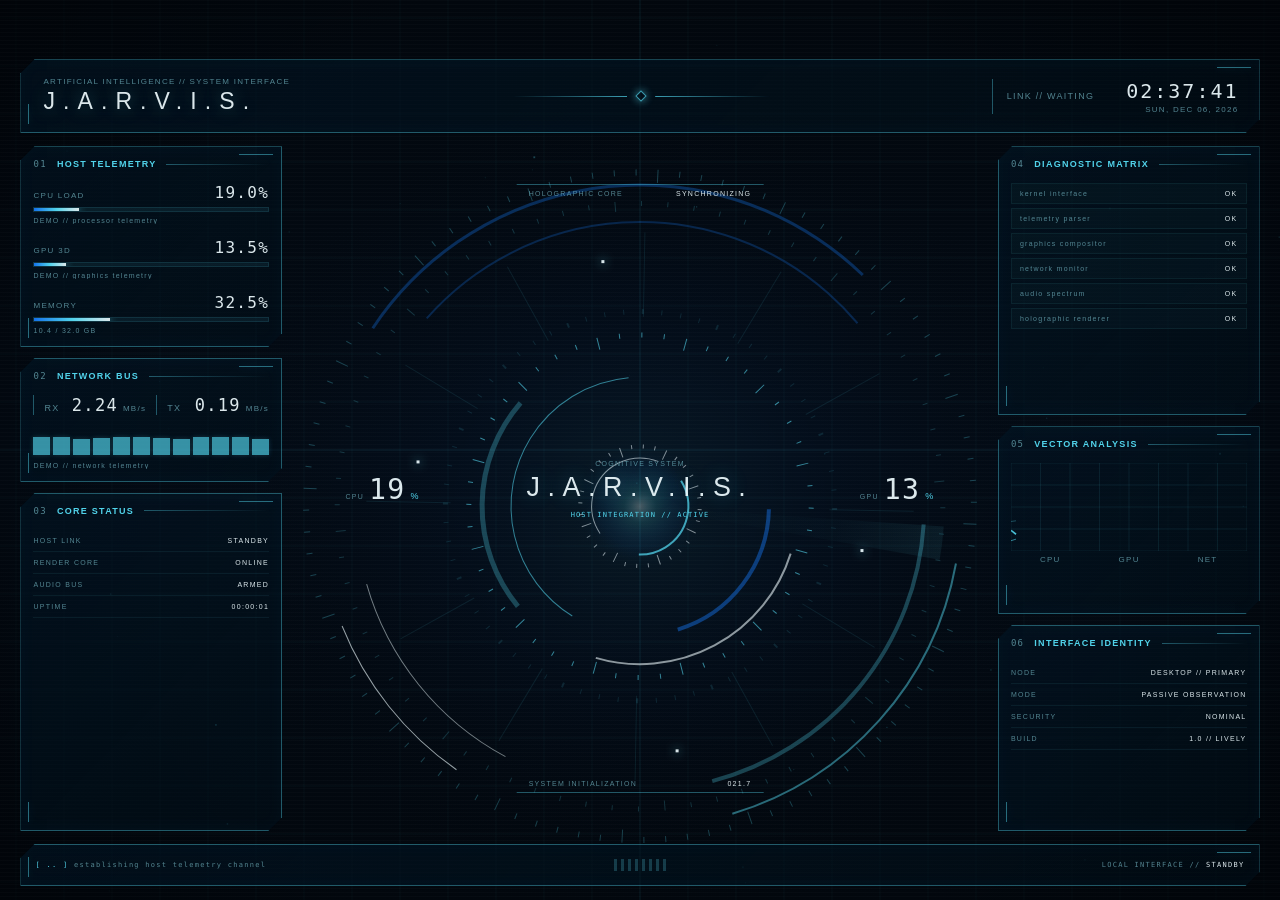
==== index.html @ d8e8ffa5 "repo init" ====
<!doctype html>
<html lang="en">
<head>
  <meta charset="utf-8" />
  <meta name="viewport" content="width=device-width,initial-scale=1,viewport-fit=cover" />
  <title>J.A.R.V.I.S. // System Interface</title>
  <link rel="stylesheet" href="styles.css" />
</head>
<body>
  <canvas id="fxCanvas" aria-hidden="true"></canvas>
  <div id="scanlines" aria-hidden="true"></div>
  <div id="vignette" aria-hidden="true"></div>

  <main id="interface">
    <header class="topbar glass-cut">
      <div class="topbar-left">
        <span class="eyebrow">ARTIFICIAL INTELLIGENCE // SYSTEM INTERFACE</span>
        <strong id="systemTitle">J.A.R.V.I.S.</strong>
      </div>
      <div class="topbar-center" aria-hidden="true">
        <span class="microline"></span><span class="diamond"></span><span class="microline"></span>
      </div>
      <div class="topbar-right">
        <span id="hostState" class="state waiting">LINK // WAITING</span>
        <span id="clock">--:--:--</span>
        <span id="date">----</span>
      </div>
    </header>

    <section class="layout">
      <aside class="side left-stack">
        <section class="panel glass-cut telemetry-panel">
          <div class="panel-title"><span>01</span> HOST TELEMETRY</div>
          <div class="metric" data-metric="cpu">
            <div class="metric-head"><span>CPU LOAD</span><strong id="cpuValue">--%</strong></div>
            <div class="bar"><i id="cpuBar"></i></div>
            <small id="cpuName">awaiting processor identity</small>
          </div>
          <div class="metric" data-metric="gpu">
            <div class="metric-head"><span>GPU 3D</span><strong id="gpuValue">--%</strong></div>
            <div class="bar"><i id="gpuBar"></i></div>
            <small id="gpuName">awaiting graphics adapter</small>
          </div>
          <div class="metric" data-metric="ram">
            <div class="metric-head"><span>MEMORY</span><strong id="ramValue">--%</strong></div>
            <div class="bar"><i id="ramBar"></i></div>
            <small id="ramDetail">-- / -- GB</small>
          </div>
        </section>

        <section class="panel glass-cut net-panel">
          <div class="panel-title"><span>02</span> NETWORK BUS</div>
          <div class="net-grid">
            <div><span>RX</span><strong id="netDown">--</strong><small>MB/s</small></div>
            <div><span>TX</span><strong id="netUp">--</strong><small>MB/s</small></div>
          </div>
          <div class="signal-strip" aria-hidden="true">
            <i></i><i></i><i></i><i></i><i></i><i></i><i></i><i></i><i></i><i></i><i></i><i></i>
          </div>
          <small id="netName">awaiting network adapter</small>
        </section>

        <section class="panel glass-cut compact-panel">
          <div class="panel-title"><span>03</span> CORE STATUS</div>
          <div class="status-row"><span>HOST LINK</span><b id="linkStatus">STANDBY</b></div>
          <div class="status-row"><span>RENDER CORE</span><b>ONLINE</b></div>
          <div class="status-row"><span>AUDIO BUS</span><b id="audioStatus">ARMED</b></div>
          <div class="status-row"><span>UPTIME</span><b id="sessionUptime">00:00:00</b></div>
        </section>
      </aside>

      <section class="core-zone" aria-label="central holographic system core">
        <div class="core-caption top-caption"><span>HOLOGRAPHIC CORE</span><b id="coreMode">SYNCHRONIZING</b></div>
        <div class="core-readout left-readout"><span>CPU</span><b id="coreCpu">--</b><small>%</small></div>
        <div class="core-readout right-readout"><span>GPU</span><b id="coreGpu">--</b><small>%</small></div>
        <div class="core-label">
          <small>COGNITIVE SYSTEM</small>
          <strong id="coreLabel">J.A.R.V.I.S.</strong>
          <span id="coreSubLabel">HOST INTEGRATION // ACTIVE</span>
        </div>
        <div class="core-caption bottom-caption"><span id="coreState">SYSTEM INITIALIZATION</span><b id="corePercent">000.0</b></div>
      </section>

      <aside class="side right-stack">
        <section class="panel glass-cut diag-panel">
          <div class="panel-title"><span>04</span> DIAGNOSTIC MATRIX</div>
          <div id="diagRows" class="diag-rows">
            <div><span>kernel interface</span><b>OK</b></div>
            <div><span>telemetry parser</span><b>OK</b></div>
            <div><span>graphics compositor</span><b>OK</b></div>
            <div><span>network monitor</span><b>OK</b></div>
            <div><span>audio spectrum</span><b>OK</b></div>
            <div><span>holographic renderer</span><b>OK</b></div>
          </div>
        </section>

        <section class="panel glass-cut vector-panel">
          <div class="panel-title"><span>05</span> VECTOR ANALYSIS</div>
          <canvas id="miniGraph" width="420" height="120" aria-hidden="true"></canvas>
          <div class="vector-labels"><span>CPU</span><span>GPU</span><span>NET</span></div>
        </section>

        <section class="panel glass-cut identity-panel">
          <div class="panel-title"><span>06</span> INTERFACE IDENTITY</div>
          <div class="identity-line"><span>NODE</span><b id="nodeLabel">DESKTOP // PRIMARY</b></div>
          <div class="identity-line"><span>MODE</span><b>PASSIVE OBSERVATION</b></div>
          <div class="identity-line"><span>SECURITY</span><b>NOMINAL</b></div>
          <div class="identity-line"><span>BUILD</span><b>1.0 // LIVELY</b></div>
        </section>
      </aside>
    </section>

    <footer class="footer glass-cut">
      <div id="bootLog"><span>[ .. ]</span> establishing host telemetry channel</div>
      <div class="footer-center"><i></i><i></i><i></i><i></i><i></i><i></i><i></i><i></i></div>
      <div>LOCAL INTERFACE // <b id="footerState">STANDBY</b></div>
    </footer>
  </main>

  <script src="app.js"></script>
</body>
</html>
---- styles.css ----
:root {
  --accent: #59e6ff;
  --accent-2: #167dff;
  --hot: #effcff;
  --warn: #ffc35a;
  --bg: #02070d;
  --panel: rgba(3, 18, 30, 0.46);
  --panel-strong: rgba(4, 22, 36, 0.68);
  --border: rgba(89, 230, 255, 0.38);
  --text: rgba(220, 250, 255, 0.94);
  --muted: rgba(133, 206, 219, 0.68);
  --hud-opacity: 0.92;
  --safe-top: 44px;
  --glow: 1;
}

* { box-sizing: border-box; }
html, body { width: 100%; height: 100%; overflow: hidden; margin: 0; background: var(--bg); }
body {
  font-family: "Segoe UI Variable", "Segoe UI", Tahoma, Arial, sans-serif;
  color: var(--text);
  letter-spacing: .08em;
  user-select: none;
}

#fxCanvas { position: fixed; inset: 0; width: 100%; height: 100%; z-index: 0; }
#scanlines {
  position: fixed; inset: 0; z-index: 3; pointer-events: none; opacity: .12;
  background: repeating-linear-gradient(to bottom, rgba(255,255,255,.10) 0, rgba(255,255,255,.10) 1px, transparent 1px, transparent 4px);
  mix-blend-mode: screen;
}
#vignette {
  position: fixed; inset: 0; z-index: 2; pointer-events: none;
  background: radial-gradient(circle at 50% 52%, transparent 34%, rgba(0,8,15,.14) 62%, rgba(0,3,7,.72) 100%);
}

#interface {
  position: fixed; z-index: 4;
  top: var(--safe-top); left: 0; right: 0; bottom: 0;
  padding: clamp(14px, 1.2vw, 24px) clamp(18px, 1.6vw, 34px) clamp(14px, 1.1vw, 22px);
  display: grid;
  grid-template-rows: auto 1fr auto;
  gap: clamp(12px, 1vw, 20px);
  opacity: var(--hud-opacity);
  transform-origin: center center;
}

.glass-cut {
  position: relative;
  background: linear-gradient(135deg, var(--panel-strong), var(--panel));
  border: 1px solid var(--border);
  box-shadow:
    0 0 calc(18px * var(--glow)) rgba(30, 183, 255, .08),
    inset 0 0 18px rgba(38, 183, 255, .035);
  backdrop-filter: blur(3px);
  clip-path: polygon(14px 0, 100% 0, 100% calc(100% - 14px), calc(100% - 14px) 100%, 0 100%, 0 14px);
}
.glass-cut::before, .glass-cut::after {
  content: ""; position: absolute; pointer-events: none;
  background: var(--accent); opacity: .48;
  box-shadow: 0 0 8px rgba(89,230,255,.4);
}
.glass-cut::before { width: 34px; height: 1px; right: 8px; top: 7px; }
.glass-cut::after { width: 1px; height: 20px; left: 7px; bottom: 8px; }

.topbar {
  min-height: 74px;
  display: grid; grid-template-columns: 1fr .8fr 1fr; align-items: center;
  padding: 12px 20px 12px 22px;
}
.topbar-left { display: flex; flex-direction: column; gap: 2px; }
.eyebrow { color: var(--muted); font-size: clamp(8px, .56vw, 11px); }
.topbar-left strong {
  font-size: clamp(22px, 1.8vw, 36px); font-weight: 300; letter-spacing: .35em; color: var(--hot);
  text-shadow: 0 0 calc(18px * var(--glow)) rgba(89,230,255,.34);
}
.topbar-center { display: flex; align-items: center; justify-content: center; gap: 10px; opacity: .72; }
.microline { height: 1px; width: min(9vw, 160px); background: linear-gradient(90deg, transparent, var(--accent)); }
.topbar-center .microline:last-child { transform: scaleX(-1); }
.diamond { width: 8px; height: 8px; border: 1px solid var(--accent); transform: rotate(45deg); box-shadow: 0 0 8px var(--accent); }
.topbar-right { display: grid; grid-template-columns: auto auto; justify-content: end; align-items: center; gap: 2px 18px; text-align: right; }
#hostState { grid-row: 1 / span 2; align-self: stretch; display: grid; place-items: center; padding: 0 14px; border-left: 1px solid var(--border); font-size: clamp(9px,.62vw,12px); color: var(--muted); }
#hostState.live { color: var(--hot); text-shadow: 0 0 10px rgba(89,230,255,.6); }
#hostState.stale { color: var(--warn); }
#clock { font-family: "Cascadia Mono", Consolas, monospace; font-size: clamp(20px, 1.5vw, 30px); color: var(--hot); letter-spacing: .1em; }
#date { font-size: clamp(8px,.54vw,11px); color: var(--muted); }

.layout {
  min-height: 0;
  display: grid;
  grid-template-columns: minmax(250px, .84fr) minmax(520px, 2.2fr) minmax(250px, .84fr);
  gap: clamp(14px, 1.2vw, 24px);
  align-items: stretch;
}
.side { min-height: 0; display: flex; flex-direction: column; gap: clamp(10px,.85vw,16px); }
.panel { padding: clamp(12px, .9vw, 18px); overflow: hidden; }
.panel-title {
  display: flex; gap: 10px; align-items: center;
  font-size: clamp(9px,.62vw,12px); color: var(--accent); margin-bottom: 14px; font-weight: 600;
}
.panel-title span { font-family: "Cascadia Mono", Consolas, monospace; color: var(--muted); font-weight: 400; }
.panel-title::after { content:""; height:1px; flex:1; background:linear-gradient(90deg,var(--border),transparent); }

.metric { margin: 0 0 14px; }
.metric:last-child { margin-bottom: 0; }
.metric-head { display:flex; justify-content:space-between; align-items:baseline; margin-bottom:5px; }
.metric-head span { color:var(--muted); font-size:clamp(8px,.55vw,11px); }
.metric-head strong { font-family:"Cascadia Mono",Consolas,monospace; font-size:clamp(16px,1vw,22px); font-weight:400; color:var(--hot); }
.metric small, .panel small { display:block; margin-top:5px; color:var(--muted); font-size:clamp(7px,.48vw,10px); white-space:nowrap; overflow:hidden; text-overflow:ellipsis; }
.bar { height:5px; background:rgba(89,230,255,.07); border:1px solid rgba(89,230,255,.12); overflow:hidden; }
.bar i { display:block; height:100%; width:0%; background:linear-gradient(90deg,var(--accent-2),var(--accent),var(--hot)); box-shadow:0 0 8px var(--accent); transition:width .5s ease; }

.net-grid { display:grid; grid-template-columns:1fr 1fr; gap:10px; }
.net-grid div { border-left:1px solid var(--border); padding-left:10px; display:grid; grid-template-columns:auto 1fr auto; align-items:baseline; gap:5px; }
.net-grid span { color:var(--muted); font-size:9px; }
.net-grid strong { font-family:"Cascadia Mono",Consolas,monospace; font-size:clamp(17px,1.1vw,23px); font-weight:400; text-align:right; color:var(--hot); }
.net-grid small { font-size:8px; margin:0; }
.signal-strip { height:28px; display:flex; align-items:flex-end; gap:3px; margin:12px 0 7px; opacity:.85; }
.signal-strip i { flex:1; min-width:2px; height:20%; background:var(--accent); box-shadow:0 0 5px rgba(89,230,255,.3); transform-origin:bottom; transition:height .3s ease, opacity .3s ease; }

.compact-panel { flex:1; min-height:145px; }
.status-row, .identity-line { display:flex; justify-content:space-between; gap:10px; padding:7px 0; border-bottom:1px solid rgba(89,230,255,.08); font-size:clamp(7px,.5vw,10px); }
.status-row span, .identity-line span { color:var(--muted); }
.status-row b, .identity-line b { font-weight:500; color:var(--hot); text-align:right; }

.core-zone { min-width:0; min-height:0; position:relative; display:grid; place-items:center; pointer-events:none; }
.core-label { position:absolute; top:50%; left:50%; transform:translate(-50%,-50%); text-align:center; z-index:2; width:42%; max-width:430px; }
.core-label small { display:block; color:var(--muted); font-size:clamp(7px,.48vw,10px); margin-bottom:5px; }
.core-label strong { display:block; color:var(--hot); font-weight:300; letter-spacing:.28em; font-size:clamp(20px,2.1vw,44px); text-shadow:0 0 calc(24px * var(--glow)) rgba(89,230,255,.44); }
.core-label span { display:block; margin-top:8px; font-family:"Cascadia Mono",Consolas,monospace; color:var(--accent); font-size:clamp(7px,.47vw,10px); letter-spacing:.16em; }
.core-caption { position:absolute; left:50%; transform:translateX(-50%); min-width:36%; display:flex; justify-content:space-between; align-items:center; gap:18px; color:var(--muted); font-size:clamp(7px,.5vw,10px); padding:5px 12px; border-top:1px solid var(--border); }
.core-caption b { color:var(--hot); font-weight:500; }
.top-caption { top:5.5%; }
.bottom-caption { bottom:5.5%; border-top:0; border-bottom:1px solid var(--border); }
.core-readout { position:absolute; top:50%; transform:translateY(-50%); display:grid; grid-template-columns:auto auto auto; align-items:baseline; gap:5px; color:var(--muted); }
.left-readout { left:7%; }
.right-readout { right:7%; }
.core-readout span { font-size:clamp(7px,.5vw,10px); }
.core-readout b { font-family:"Cascadia Mono",Consolas,monospace; font-weight:300; font-size:clamp(26px,2.2vw,44px); color:var(--hot); }
.core-readout small { font-size:9px; color:var(--accent); }

.diag-panel { flex:1.08; }
.diag-rows { display:flex; flex-direction:column; gap:4px; }
.diag-rows div { position:relative; overflow:hidden; display:flex; justify-content:space-between; align-items:center; gap:10px; padding:6px 8px; border:1px solid rgba(89,230,255,.07); background:rgba(89,230,255,.025); font-size:clamp(7px,.49vw,10px); }
.diag-rows div::before { content:""; position:absolute; left:-35%; top:0; bottom:0; width:25%; background:linear-gradient(90deg,transparent,rgba(89,230,255,.14),transparent); animation:diagSweep 5s linear infinite; }
.diag-rows span { color:var(--muted); }
.diag-rows b { color:var(--hot); font-weight:500; }
.diag-rows div:nth-child(2)::before { animation-delay:-1.1s; }
.diag-rows div:nth-child(3)::before { animation-delay:-2.0s; }
.diag-rows div:nth-child(4)::before { animation-delay:-3.1s; }
@keyframes diagSweep { to { left:120%; } }

.vector-panel { flex:.72; min-height:145px; }
#miniGraph { width:100%; height:88px; display:block; }
.vector-labels { display:flex; justify-content:space-around; font-size:8px; color:var(--muted); margin-top:4px; }
.identity-panel { flex:.8; }

.footer { min-height:42px; display:grid; grid-template-columns:1fr auto 1fr; align-items:center; gap:16px; padding:8px 14px; font-family:"Cascadia Mono",Consolas,monospace; font-size:clamp(7px,.5vw,10px); color:var(--muted); }
.footer > div:last-child { text-align:right; }
.footer b { color:var(--hot); font-weight:400; }
#bootLog span { color:var(--accent); }
.footer-center { display:flex; gap:4px; }
.footer-center i { width:3px; height:12px; background:var(--accent); opacity:.24; animation:pulseBars 1.4s ease-in-out infinite; }
.footer-center i:nth-child(2){animation-delay:.1s}.footer-center i:nth-child(3){animation-delay:.2s}.footer-center i:nth-child(4){animation-delay:.3s}.footer-center i:nth-child(5){animation-delay:.4s}.footer-center i:nth-child(6){animation-delay:.5s}.footer-center i:nth-child(7){animation-delay:.6s}.footer-center i:nth-child(8){animation-delay:.7s}
@keyframes pulseBars { 0%,100%{opacity:.16;transform:scaleY(.45)}50%{opacity:.9;transform:scaleY(1)} }

body.no-scanlines #scanlines { display:none; }
body.no-panels .side, body.no-panels .topbar, body.no-panels .footer { opacity:0; }
body.low-glow { --glow:.35; }

@media (max-width: 1200px), (max-height: 720px) {
  .layout { grid-template-columns:minmax(210px,.75fr) minmax(420px,1.9fr) minmax(210px,.75fr); gap:10px; }
  .panel { padding:10px; }
  .topbar { min-height:58px; }
  .metric { margin-bottom:9px; }
  .compact-panel, .vector-panel { min-height:115px; }
  .diag-rows div { padding:4px 6px; }
}
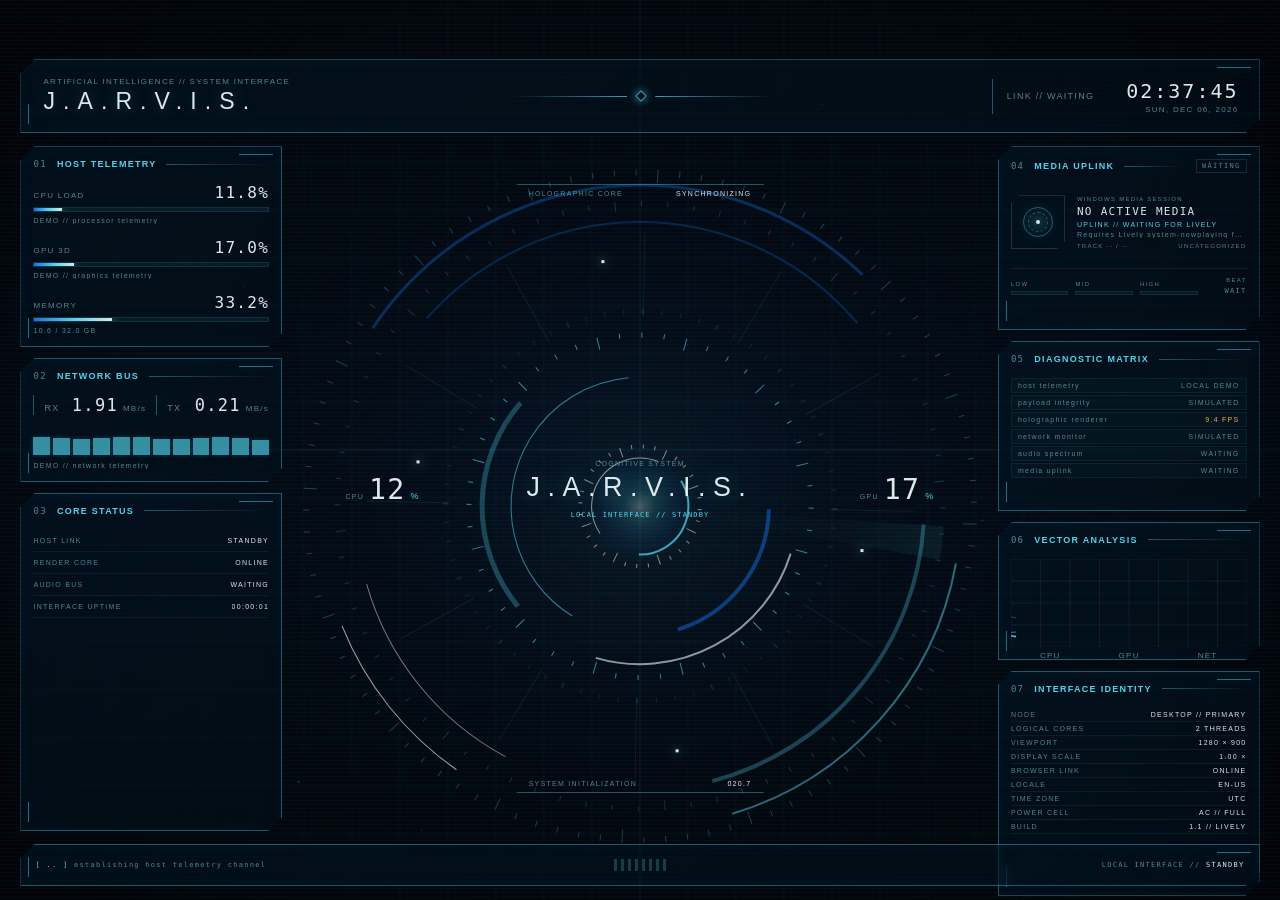
==== commit 87136160: "feat: update LivelyInfo.json and README.md for enhanced descriptions and telemetry features; modify " ====
--- a/index.html
+++ b/index.html
@@ -65,7 +65,7 @@
           <div class="status-row"><span>HOST LINK</span><b id="linkStatus">STANDBY</b></div>
           <div class="status-row"><span>RENDER CORE</span><b>ONLINE</b></div>
           <div class="status-row"><span>AUDIO BUS</span><b id="audioStatus">ARMED</b></div>
-          <div class="status-row"><span>UPTIME</span><b id="sessionUptime">00:00:00</b></div>
+          <div class="status-row"><span>INTERFACE UPTIME</span><b id="sessionUptime">00:00:00</b></div>
         </section>
       </aside>
 
@@ -82,30 +82,58 @@
       </section>
 
       <aside class="side right-stack">
+        <section id="mediaPanel" class="panel glass-cut media-panel">
+          <div class="panel-title"><span>04</span> MEDIA UPLINK <b id="mediaState" class="panel-badge muted">STANDBY</b></div>
+          <div class="media-main">
+            <div id="mediaArtFrame" class="media-art-frame" aria-hidden="true">
+              <img id="mediaArt" alt="" />
+              <div class="media-art-fallback"><i></i><i></i><i></i></div>
+            </div>
+            <div class="media-copy">
+              <small id="mediaPlaybackType">WINDOWS MEDIA SESSION</small>
+              <strong id="mediaTitle">NO ACTIVE MEDIA</strong>
+              <span id="mediaArtist">UPLINK // STANDBY</span>
+              <span id="mediaAlbum" class="media-album">Awaiting compatible media source</span>
+              <div class="media-meta"><b id="mediaTrack">TRACK -- / --</b><b id="mediaGenre">UNCATEGORIZED</b></div>
+            </div>
+          </div>
+          <div class="audio-bands" aria-label="live audio frequency energy">
+            <div><span>LOW</span><i><b id="audioLowBar"></b></i></div>
+            <div><span>MID</span><i><b id="audioMidBar"></b></i></div>
+            <div><span>HIGH</span><i><b id="audioHighBar"></b></i></div>
+            <div class="beat-indicator"><span>BEAT</span><b id="beatState">ARMED</b></div>
+          </div>
+        </section>
+
         <section class="panel glass-cut diag-panel">
-          <div class="panel-title"><span>04</span> DIAGNOSTIC MATRIX</div>
+          <div class="panel-title"><span>05</span> DIAGNOSTIC MATRIX</div>
           <div id="diagRows" class="diag-rows">
-            <div><span>kernel interface</span><b>OK</b></div>
-            <div><span>telemetry parser</span><b>OK</b></div>
-            <div><span>graphics compositor</span><b>OK</b></div>
-            <div><span>network monitor</span><b>OK</b></div>
-            <div><span>audio spectrum</span><b>OK</b></div>
-            <div><span>holographic renderer</span><b>OK</b></div>
+            <div><span>host telemetry</span><b id="diagTelemetry" class="muted">WAITING</b></div>
+            <div><span>payload integrity</span><b id="diagPayload" class="muted">WAITING</b></div>
+            <div><span>holographic renderer</span><b id="diagRenderer" class="muted">WARMING</b></div>
+            <div><span>network monitor</span><b id="diagNetwork" class="muted">WAITING</b></div>
+            <div><span>audio spectrum</span><b id="diagAudio" class="muted">ARMED</b></div>
+            <div><span>media uplink</span><b id="diagMedia" class="muted">WAITING</b></div>
           </div>
         </section>
 
         <section class="panel glass-cut vector-panel">
-          <div class="panel-title"><span>05</span> VECTOR ANALYSIS</div>
+          <div class="panel-title"><span>06</span> VECTOR ANALYSIS</div>
           <canvas id="miniGraph" width="420" height="120" aria-hidden="true"></canvas>
           <div class="vector-labels"><span>CPU</span><span>GPU</span><span>NET</span></div>
         </section>
 
         <section class="panel glass-cut identity-panel">
-          <div class="panel-title"><span>06</span> INTERFACE IDENTITY</div>
+          <div class="panel-title"><span>07</span> INTERFACE IDENTITY</div>
           <div class="identity-line"><span>NODE</span><b id="nodeLabel">DESKTOP // PRIMARY</b></div>
-          <div class="identity-line"><span>MODE</span><b>PASSIVE OBSERVATION</b></div>
-          <div class="identity-line"><span>SECURITY</span><b>NOMINAL</b></div>
-          <div class="identity-line"><span>BUILD</span><b>1.0 // LIVELY</b></div>
+          <div class="identity-line"><span>LOGICAL CORES</span><b id="logicalCores">--</b></div>
+          <div class="identity-line"><span>VIEWPORT</span><b id="displayGeometry">-- x --</b></div>
+          <div class="identity-line"><span>DISPLAY SCALE</span><b id="displayScale">--</b></div>
+          <div class="identity-line"><span>BROWSER LINK</span><b id="browserOnline">--</b></div>
+          <div class="identity-line"><span>LOCALE</span><b id="systemLocale">--</b></div>
+          <div class="identity-line"><span>TIME ZONE</span><b id="systemTimezone">--</b></div>
+          <div class="identity-line"><span>POWER CELL</span><b id="batteryStatus">PROBING</b></div>
+          <div class="identity-line"><span>BUILD</span><b>1.1 // LIVELY</b></div>
         </section>
       </aside>
     </section>
--- a/styles.css
+++ b/styles.css
@@ -3,6 +3,7 @@
   --accent-2: #167dff;
   --hot: #effcff;
   --warn: #ffc35a;
+  --danger: #ff7187;
   --bg: #02070d;
   --panel: rgba(3, 18, 30, 0.46);
   --panel-strong: rgba(4, 22, 36, 0.68);
@@ -99,7 +100,14 @@
   font-size: clamp(9px,.62vw,12px); color: var(--accent); margin-bottom: 14px; font-weight: 600;
 }
 .panel-title span { font-family: "Cascadia Mono", Consolas, monospace; color: var(--muted); font-weight: 400; }
-.panel-title::after { content:""; height:1px; flex:1; background:linear-gradient(90deg,var(--border),transparent); }
+.panel-title::after { content:""; height:1px; flex:1; order:1; background:linear-gradient(90deg,var(--border),transparent); }
+.panel-badge {
+  order:2; flex:0 0 auto; padding:2px 5px; border:1px solid rgba(89,230,255,.16);
+  font-family:"Cascadia Mono",Consolas,monospace; font-size:clamp(7px,.46vw,9px); font-weight:500;
+}
+.panel-badge.good { color:var(--hot); border-color:var(--border); text-shadow:0 0 7px var(--accent); }
+.panel-badge.warn { color:var(--warn); border-color:rgba(255,195,90,.35); }
+.panel-badge.muted { color:var(--muted); }
 
 .metric { margin: 0 0 14px; }
 .metric:last-child { margin-bottom: 0; }
@@ -121,7 +129,11 @@
 .compact-panel { flex:1; min-height:145px; }
 .status-row, .identity-line { display:flex; justify-content:space-between; gap:10px; padding:7px 0; border-bottom:1px solid rgba(89,230,255,.08); font-size:clamp(7px,.5vw,10px); }
 .status-row span, .identity-line span { color:var(--muted); }
-.status-row b, .identity-line b { font-weight:500; color:var(--hot); text-align:right; }
+.status-row b, .identity-line b { min-width:0; font-weight:500; color:var(--hot); text-align:right; white-space:nowrap; overflow:hidden; text-overflow:ellipsis; }
+.identity-line b.good { color:var(--hot); }
+.identity-line b.warn { color:var(--warn); }
+.identity-line b.muted { color:var(--muted); }
+.identity-panel .identity-line { padding:3px 0; }
 
 .core-zone { min-width:0; min-height:0; position:relative; display:grid; place-items:center; pointer-events:none; }
 .core-label { position:absolute; top:50%; left:50%; transform:translate(-50%,-50%); text-align:center; z-index:2; width:42%; max-width:430px; }
@@ -139,21 +151,59 @@
 .core-readout b { font-family:"Cascadia Mono",Consolas,monospace; font-weight:300; font-size:clamp(26px,2.2vw,44px); color:var(--hot); }
 .core-readout small { font-size:9px; color:var(--accent); }
 
-.diag-panel { flex:1.08; }
-.diag-rows { display:flex; flex-direction:column; gap:4px; }
-.diag-rows div { position:relative; overflow:hidden; display:flex; justify-content:space-between; align-items:center; gap:10px; padding:6px 8px; border:1px solid rgba(89,230,255,.07); background:rgba(89,230,255,.025); font-size:clamp(7px,.49vw,10px); }
+.media-panel { flex:1.02; min-height:184px; }
+.media-main { display:grid; grid-template-columns:clamp(54px,4.2vw,76px) minmax(0,1fr); gap:12px; align-items:center; min-height:70px; }
+.media-art-frame {
+  position:relative; width:100%; aspect-ratio:1; overflow:hidden; border:1px solid rgba(89,230,255,.2);
+  background:radial-gradient(circle,rgba(89,230,255,.10),rgba(3,18,30,.34) 58%,rgba(3,18,30,.72));
+  clip-path:polygon(8px 0,100% 0,100% calc(100% - 8px),calc(100% - 8px) 100%,0 100%,0 8px);
+}
+#mediaArt { position:absolute; inset:0; width:100%; height:100%; object-fit:cover; opacity:0; filter:grayscale(1) sepia(1) saturate(5) hue-rotate(145deg) brightness(.85) contrast(1.12); transition:opacity .35s ease; }
+.media-panel.has-art #mediaArt { opacity:.76; }
+.media-art-fallback { position:absolute; inset:0; display:grid; place-items:center; transition:opacity .3s ease; }
+.media-panel.has-art .media-art-fallback { opacity:0; }
+.media-art-fallback i { position:absolute; width:58%; height:58%; border:1px solid var(--border); border-radius:50%; animation:mediaOrbit 7s linear infinite; }
+.media-art-fallback i:nth-child(2) { width:38%; height:38%; border-style:dashed; animation-direction:reverse; animation-duration:4.5s; }
+.media-art-fallback i:nth-child(3) { width:8%; height:8%; border:0; background:var(--hot); box-shadow:0 0 10px var(--accent); }
+@keyframes mediaOrbit { to { transform:rotate(360deg); } }
+.media-copy { min-width:0; display:flex; flex-direction:column; gap:3px; }
+.media-copy small { margin:0; color:var(--muted); font-size:clamp(6px,.43vw,9px); }
+.media-copy > strong {
+  display:-webkit-box; overflow:hidden; -webkit-box-orient:vertical; -webkit-line-clamp:2;
+  color:var(--hot); font-family:"Cascadia Mono",Consolas,monospace; font-size:clamp(11px,.72vw,15px); font-weight:500; line-height:1.2;
+}
+.media-copy > span { overflow:hidden; color:var(--accent); font-size:clamp(7px,.49vw,10px); white-space:nowrap; text-overflow:ellipsis; }
+.media-copy .media-album { color:var(--muted); }
+.media-meta { display:flex; justify-content:space-between; gap:8px; margin-top:2px; color:var(--muted); font-size:clamp(6px,.4vw,8px); }
+.media-meta b { min-width:0; overflow:hidden; font-weight:400; white-space:nowrap; text-overflow:ellipsis; }
+.audio-bands { display:grid; grid-template-columns:repeat(3,minmax(0,1fr)) auto; gap:7px; align-items:end; margin-top:11px; padding-top:8px; border-top:1px solid rgba(89,230,255,.09); }
+.audio-bands > div { min-width:0; display:grid; gap:4px; }
+.audio-bands span { color:var(--muted); font-size:clamp(6px,.41vw,8px); }
+.audio-bands i { display:block; height:4px; overflow:hidden; border:1px solid rgba(89,230,255,.13); background:rgba(89,230,255,.05); }
+.audio-bands i b { display:block; width:0; height:100%; background:linear-gradient(90deg,var(--accent-2),var(--accent),var(--hot)); box-shadow:0 0 6px var(--accent); transition:width .09s linear; }
+.audio-bands .beat-indicator { min-width:42px; text-align:right; }
+.beat-indicator b { color:var(--muted); font-family:"Cascadia Mono",Consolas,monospace; font-size:clamp(7px,.45vw,9px); font-weight:500; }
+.beat-indicator b.hit { color:var(--hot); text-shadow:0 0 11px var(--accent); }
+
+.diag-panel { flex:.92; min-height:170px; }
+.diag-rows { display:flex; flex-direction:column; gap:2px; }
+.diag-rows div { position:relative; overflow:hidden; display:flex; justify-content:space-between; align-items:center; gap:10px; padding:3px 6px; border:1px solid rgba(89,230,255,.07); background:rgba(89,230,255,.025); font-size:clamp(7px,.49vw,10px); }
 .diag-rows div::before { content:""; position:absolute; left:-35%; top:0; bottom:0; width:25%; background:linear-gradient(90deg,transparent,rgba(89,230,255,.14),transparent); animation:diagSweep 5s linear infinite; }
 .diag-rows span { color:var(--muted); }
 .diag-rows b { color:var(--hot); font-weight:500; }
+.diag-rows b.good { color:var(--hot); text-shadow:0 0 8px rgba(89,230,255,.35); }
+.diag-rows b.warn { color:var(--warn); }
+.diag-rows b.bad { color:var(--danger); }
+.diag-rows b.muted { color:var(--muted); }
 .diag-rows div:nth-child(2)::before { animation-delay:-1.1s; }
 .diag-rows div:nth-child(3)::before { animation-delay:-2.0s; }
 .diag-rows div:nth-child(4)::before { animation-delay:-3.1s; }
 @keyframes diagSweep { to { left:120%; } }
 
-.vector-panel { flex:.72; min-height:145px; }
+.vector-panel { flex:.68; min-height:138px; }
 #miniGraph { width:100%; height:88px; display:block; }
 .vector-labels { display:flex; justify-content:space-around; font-size:8px; color:var(--muted); margin-top:4px; }
-.identity-panel { flex:.8; }
+.identity-panel { flex:1; min-height:225px; }
 
 .footer { min-height:42px; display:grid; grid-template-columns:1fr auto 1fr; align-items:center; gap:16px; padding:8px 14px; font-family:"Cascadia Mono",Consolas,monospace; font-size:clamp(7px,.5vw,10px); color:var(--muted); }
 .footer > div:last-child { text-align:right; }
@@ -173,6 +223,25 @@
   .panel { padding:10px; }
   .topbar { min-height:58px; }
   .metric { margin-bottom:9px; }
-  .compact-panel, .vector-panel { min-height:115px; }
+  .compact-panel, .vector-panel { min-height:105px; }
   .diag-rows div { padding:4px 6px; }
 }
+
+@media (max-height: 850px) {
+  .side { gap:8px; }
+  .panel { padding:7px 8px; }
+  .panel-title { margin-bottom:5px; }
+  .media-panel { min-height:118px; }
+  .media-main { grid-template-columns:48px minmax(0,1fr); gap:8px; min-height:48px; }
+  .media-copy { gap:1px; }
+  .media-copy > strong { -webkit-line-clamp:1; }
+  .media-album { display:none; }
+  .audio-bands { margin-top:6px; padding-top:5px; gap:5px; }
+  .diag-panel { min-height:126px; }
+  .diag-rows { gap:2px; }
+  .diag-rows div { padding:2px 4px; }
+  .vector-panel { min-height:88px; }
+  #miniGraph { height:48px; }
+  .identity-panel { min-height:150px; }
+  .identity-panel .identity-line { padding:1px 0; }
+}
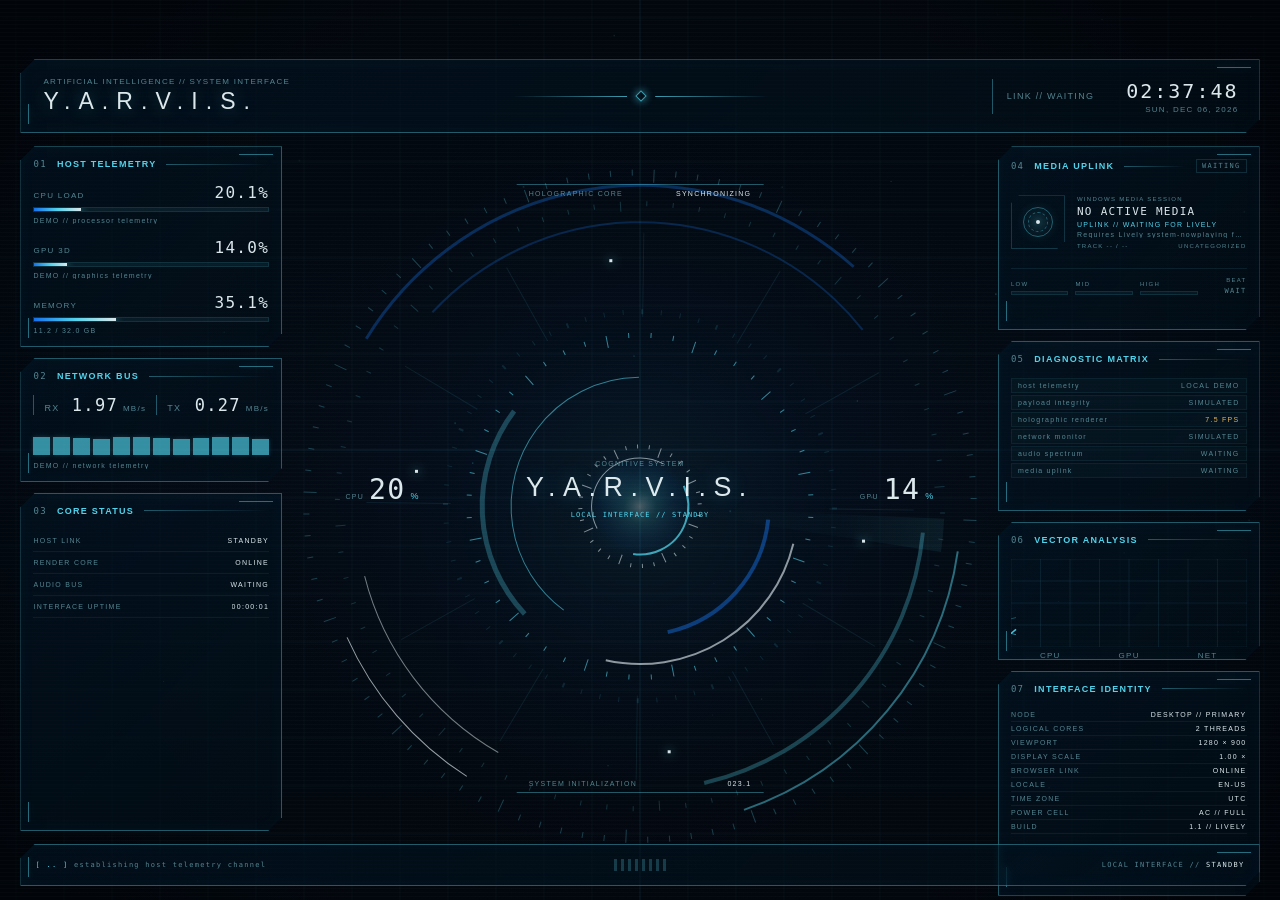
==== commit 8a0a9435: "chore: yarvis" ====
--- a/index.html
+++ b/index.html
@@ -3,7 +3,7 @@
 <head>
   <meta charset="utf-8" />
   <meta name="viewport" content="width=device-width,initial-scale=1,viewport-fit=cover" />
-  <title>J.A.R.V.I.S. // System Interface</title>
+  <title>Y.A.R.V.I.S. // System Interface</title>
   <link rel="stylesheet" href="styles.css" />
 </head>
 <body>
@@ -15,7 +15,7 @@
     <header class="topbar glass-cut">
       <div class="topbar-left">
         <span class="eyebrow">ARTIFICIAL INTELLIGENCE // SYSTEM INTERFACE</span>
-        <strong id="systemTitle">J.A.R.V.I.S.</strong>
+        <strong id="systemTitle">Y.A.R.V.I.S.</strong>
       </div>
       <div class="topbar-center" aria-hidden="true">
         <span class="microline"></span><span class="diamond"></span><span class="microline"></span>
@@ -75,7 +75,7 @@
         <div class="core-readout right-readout"><span>GPU</span><b id="coreGpu">--</b><small>%</small></div>
         <div class="core-label">
           <small>COGNITIVE SYSTEM</small>
-          <strong id="coreLabel">J.A.R.V.I.S.</strong>
+          <strong id="coreLabel">Y.A.R.V.I.S.</strong>
           <span id="coreSubLabel">HOST INTEGRATION // ACTIVE</span>
         </div>
         <div class="core-caption bottom-caption"><span id="coreState">SYSTEM INITIALIZATION</span><b id="corePercent">000.0</b></div>
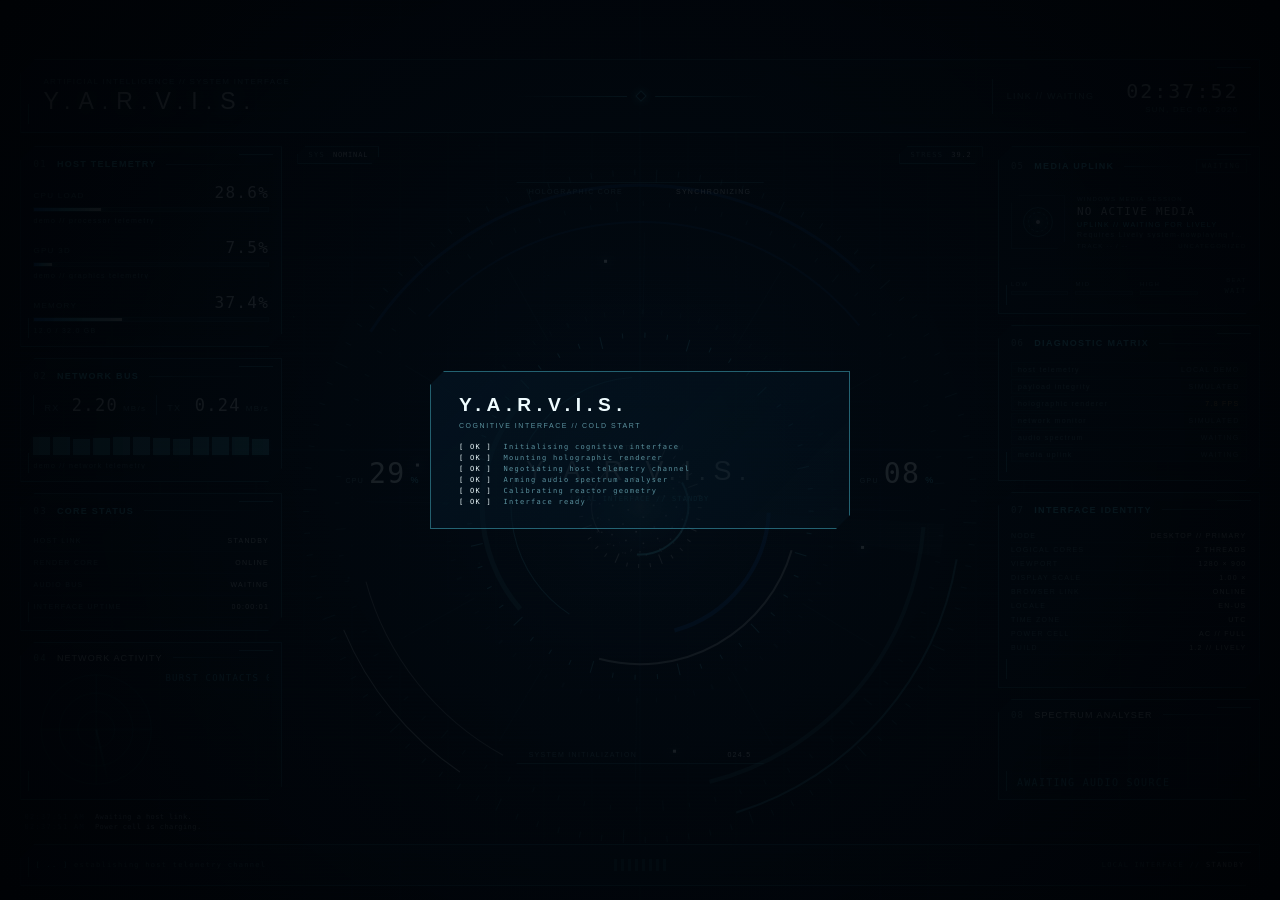
==== commit 9de8c0de: "feat: added more animations and system messages." ====
--- a/index.html
+++ b/index.html
@@ -9,6 +9,7 @@
 <body>
   <canvas id="fxCanvas" aria-hidden="true"></canvas>
   <div id="scanlines" aria-hidden="true"></div>
+  <div id="glitchLayer" aria-hidden="true"></div>
   <div id="vignette" aria-hidden="true"></div>
 
   <main id="interface">
@@ -67,6 +68,11 @@
           <div class="status-row"><span>AUDIO BUS</span><b id="audioStatus">ARMED</b></div>
           <div class="status-row"><span>INTERFACE UPTIME</span><b id="sessionUptime">00:00:00</b></div>
         </section>
+
+        <section class="panel glass-cut deck-panel">
+          <div class="panel-title"><span>04</span> <b id="deckLeftTitle">NETWORK ACTIVITY</b></div>
+          <canvas id="deckLeft" width="420" height="200" aria-hidden="true"></canvas>
+        </section>
       </aside>
 
       <section class="core-zone" aria-label="central holographic system core">
@@ -79,11 +85,13 @@
           <span id="coreSubLabel">HOST INTEGRATION // ACTIVE</span>
         </div>
         <div class="core-caption bottom-caption"><span id="coreState">SYSTEM INITIALIZATION</span><b id="corePercent">000.0</b></div>
+        <div id="alertBadge" class="alert-badge" data-state="NOMINAL"><span>SYS</span><b>NOMINAL</b></div>
+        <div id="stressReadout" class="stress-readout"><span>STRESS</span><b>00.0</b></div>
       </section>
 
       <aside class="side right-stack">
         <section id="mediaPanel" class="panel glass-cut media-panel">
-          <div class="panel-title"><span>04</span> MEDIA UPLINK <b id="mediaState" class="panel-badge muted">STANDBY</b></div>
+          <div class="panel-title"><span>05</span> MEDIA UPLINK <b id="mediaState" class="panel-badge muted">STANDBY</b></div>
           <div class="media-main">
             <div id="mediaArtFrame" class="media-art-frame" aria-hidden="true">
               <img id="mediaArt" alt="" />
@@ -106,7 +114,7 @@
         </section>
 
         <section class="panel glass-cut diag-panel">
-          <div class="panel-title"><span>05</span> DIAGNOSTIC MATRIX</div>
+          <div class="panel-title"><span>06</span> DIAGNOSTIC MATRIX</div>
           <div id="diagRows" class="diag-rows">
             <div><span>host telemetry</span><b id="diagTelemetry" class="muted">WAITING</b></div>
             <div><span>payload integrity</span><b id="diagPayload" class="muted">WAITING</b></div>
@@ -115,12 +123,6 @@
             <div><span>audio spectrum</span><b id="diagAudio" class="muted">ARMED</b></div>
             <div><span>media uplink</span><b id="diagMedia" class="muted">WAITING</b></div>
           </div>
-        </section>
-
-        <section class="panel glass-cut vector-panel">
-          <div class="panel-title"><span>06</span> VECTOR ANALYSIS</div>
-          <canvas id="miniGraph" width="420" height="120" aria-hidden="true"></canvas>
-          <div class="vector-labels"><span>CPU</span><span>GPU</span><span>NET</span></div>
         </section>
 
         <section class="panel glass-cut identity-panel">
@@ -133,10 +135,17 @@
           <div class="identity-line"><span>LOCALE</span><b id="systemLocale">--</b></div>
           <div class="identity-line"><span>TIME ZONE</span><b id="systemTimezone">--</b></div>
           <div class="identity-line"><span>POWER CELL</span><b id="batteryStatus">PROBING</b></div>
-          <div class="identity-line"><span>BUILD</span><b>1.1 // LIVELY</b></div>
+          <div class="identity-line"><span>BUILD</span><b>1.2 // LIVELY</b></div>
+        </section>
+
+        <section class="panel glass-cut deck-panel">
+          <div class="panel-title"><span>08</span> <b id="deckRightTitle">SPECTRUM ANALYSER</b></div>
+          <canvas id="deckRight" width="420" height="200" aria-hidden="true"></canvas>
         </section>
       </aside>
     </section>
+
+    <div id="personaLog" class="persona-log" aria-live="polite"></div>
 
     <footer class="footer glass-cut">
       <div id="bootLog"><span>[ .. ]</span> establishing host telemetry channel</div>
@@ -145,6 +154,19 @@
     </footer>
   </main>
 
+  <div id="bootOverlay" class="boot-overlay" aria-hidden="true">
+    <div class="boot-panel">
+      <strong>Y.A.R.V.I.S.</strong>
+      <small>COGNITIVE INTERFACE // COLD START</small>
+      <div id="bootOverlayLog" class="boot-log"></div>
+    </div>
+  </div>
+
+  <script src="core.js"></script>
+  <script src="render.js"></script>
+  <script src="effects.js"></script>
+  <script src="modules.js"></script>
+  <script src="persona.js"></script>
   <script src="app.js"></script>
 </body>
 </html>
--- a/styles.css
+++ b/styles.css
@@ -126,7 +126,7 @@
 .signal-strip { height:28px; display:flex; align-items:flex-end; gap:3px; margin:12px 0 7px; opacity:.85; }
 .signal-strip i { flex:1; min-width:2px; height:20%; background:var(--accent); box-shadow:0 0 5px rgba(89,230,255,.3); transform-origin:bottom; transition:height .3s ease, opacity .3s ease; }
 
-.compact-panel { flex:1; min-height:145px; }
+.compact-panel { flex:1; min-height:132px; }
 .status-row, .identity-line { display:flex; justify-content:space-between; gap:10px; padding:7px 0; border-bottom:1px solid rgba(89,230,255,.08); font-size:clamp(7px,.5vw,10px); }
 .status-row span, .identity-line span { color:var(--muted); }
 .status-row b, .identity-line b { min-width:0; font-weight:500; color:var(--hot); text-align:right; white-space:nowrap; overflow:hidden; text-overflow:ellipsis; }
@@ -151,7 +151,7 @@
 .core-readout b { font-family:"Cascadia Mono",Consolas,monospace; font-weight:300; font-size:clamp(26px,2.2vw,44px); color:var(--hot); }
 .core-readout small { font-size:9px; color:var(--accent); }
 
-.media-panel { flex:1.02; min-height:184px; }
+.media-panel { flex:1.02; min-height:168px; }
 .media-main { display:grid; grid-template-columns:clamp(54px,4.2vw,76px) minmax(0,1fr); gap:12px; align-items:center; min-height:70px; }
 .media-art-frame {
   position:relative; width:100%; aspect-ratio:1; overflow:hidden; border:1px solid rgba(89,230,255,.2);
@@ -185,7 +185,7 @@
 .beat-indicator b { color:var(--muted); font-family:"Cascadia Mono",Consolas,monospace; font-size:clamp(7px,.45vw,9px); font-weight:500; }
 .beat-indicator b.hit { color:var(--hot); text-shadow:0 0 11px var(--accent); }
 
-.diag-panel { flex:.92; min-height:170px; }
+.diag-panel { flex:.92; min-height:156px; }
 .diag-rows { display:flex; flex-direction:column; gap:2px; }
 .diag-rows div { position:relative; overflow:hidden; display:flex; justify-content:space-between; align-items:center; gap:10px; padding:3px 6px; border:1px solid rgba(89,230,255,.07); background:rgba(89,230,255,.025); font-size:clamp(7px,.49vw,10px); }
 .diag-rows div::before { content:""; position:absolute; left:-35%; top:0; bottom:0; width:25%; background:linear-gradient(90deg,transparent,rgba(89,230,255,.14),transparent); animation:diagSweep 5s linear infinite; }
@@ -200,10 +200,7 @@
 .diag-rows div:nth-child(4)::before { animation-delay:-3.1s; }
 @keyframes diagSweep { to { left:120%; } }
 
-.vector-panel { flex:.68; min-height:138px; }
-#miniGraph { width:100%; height:88px; display:block; }
-.vector-labels { display:flex; justify-content:space-around; font-size:8px; color:var(--muted); margin-top:4px; }
-.identity-panel { flex:1; min-height:225px; }
+.identity-panel { flex:1; min-height:196px; }
 
 .footer { min-height:42px; display:grid; grid-template-columns:1fr auto 1fr; align-items:center; gap:16px; padding:8px 14px; font-family:"Cascadia Mono",Consolas,monospace; font-size:clamp(7px,.5vw,10px); color:var(--muted); }
 .footer > div:last-child { text-align:right; }
@@ -223,7 +220,7 @@
   .panel { padding:10px; }
   .topbar { min-height:58px; }
   .metric { margin-bottom:9px; }
-  .compact-panel, .vector-panel { min-height:105px; }
+  .compact-panel { min-height:105px; }
   .diag-rows div { padding:4px 6px; }
 }
 
@@ -240,8 +237,138 @@
   .diag-panel { min-height:126px; }
   .diag-rows { gap:2px; }
   .diag-rows div { padding:2px 4px; }
-  .vector-panel { min-height:88px; }
-  #miniGraph { height:48px; }
+
   .identity-panel { min-height:150px; }
   .identity-panel .identity-line { padding:1px 0; }
 }
+
+/* ============================================================ expansion ==
+   Alert states, spectacle overlays, persona log, module deck, boot overlay. */
+
+/* Alert states retint the whole HUD by overriding the theme tokens. */
+body[data-alert="ELEVATED"] { --accent: var(--warn); --border: rgba(255,195,90,.42); }
+body[data-alert="CRITICAL"] { --accent: var(--danger); --border: rgba(255,113,135,.5); --hot: #ffe9ed; }
+body[data-alert="CRITICAL"] #vignette {
+  background: radial-gradient(circle at 50% 52%, transparent 30%, rgba(60,0,12,.22) 60%, rgba(20,0,4,.78) 100%);
+}
+body[data-alert="IDLE"] #interface { opacity: calc(var(--hud-opacity) * .58); }
+body[data-alert="IDLE"] { --glow: .45; }
+#interface, #vignette { transition: opacity .8s ease, background .8s ease; }
+
+.alert-badge, .stress-readout {
+  position: absolute; z-index: 2;
+  display: flex; align-items: center; gap: 8px;
+  padding: 4px 10px;
+  font-family: "Cascadia Mono", Consolas, monospace;
+  font-size: clamp(7px, .5vw, 10px);
+  color: var(--muted);
+  border: 1px solid var(--border);
+  background: linear-gradient(135deg, var(--panel-strong), var(--panel));
+  clip-path: polygon(8px 0, 100% 0, 100% calc(100% - 8px), calc(100% - 8px) 100%, 0 100%, 0 8px);
+}
+.alert-badge { top: 0; left: 0; }
+.stress-readout { top: 0; right: 0; }
+.alert-badge b, .stress-readout b { color: var(--hot); font-weight: 400; letter-spacing: .12em; }
+.alert-badge[data-state="ELEVATED"] b { color: var(--warn); text-shadow: 0 0 8px var(--warn); }
+.alert-badge[data-state="CRITICAL"] b {
+  color: var(--danger); text-shadow: 0 0 10px var(--danger);
+  animation: alertFlash .9s steps(2, end) infinite;
+}
+.alert-badge[data-state="IDLE"] b { color: var(--muted); }
+@keyframes alertFlash { 0%,100% { opacity: 1; } 50% { opacity: .35; } }
+
+/* Glitch bursts: a short RGB split, never a sustained per-frame cost. */
+#glitchLayer { position: fixed; inset: 0; z-index: 5; pointer-events: none; }
+#glitchLayer.glitch-active ~ #interface,
+body:has(#glitchLayer.glitch-active) #interface {
+  animation: glitchSplit .18s steps(3, end) 1;
+}
+@keyframes glitchSplit {
+  0%   { filter: none; transform: translate3d(0,0,0); }
+  33%  { filter: drop-shadow(calc(2px * var(--glitch-amount, .5) * 3) 0 rgba(255,0,80,.75))
+                 drop-shadow(calc(-2px * var(--glitch-amount, .5) * 3) 0 rgba(0,220,255,.75));
+         transform: translate3d(calc(1px * var(--glitch-amount, .5) * 3), 0, 0); }
+  66%  { filter: drop-shadow(calc(-3px * var(--glitch-amount, .5) * 3) 0 rgba(255,0,80,.6))
+                 drop-shadow(calc(3px * var(--glitch-amount, .5) * 3) 0 rgba(0,220,255,.6));
+         transform: translate3d(calc(-1px * var(--glitch-amount, .5) * 3), 0, 0); }
+  100% { filter: none; transform: translate3d(0,0,0); }
+}
+
+/* Module deck: absorbs the stack's leftover space rather than pushing panels
+   off the screen, and collapses when there is too little left to draw into. */
+.side > .panel { flex: 0 1 auto; }
+.side > .deck-panel { flex: 1 1 116px; min-height: 0; }
+.deck-panel { display: flex; flex-direction: column; overflow: hidden; padding: 10px 12px; }
+.deck-panel .panel-title { margin-bottom: 7px; }
+.deck-panel canvas { width: 100%; flex: 1 1 0; min-height: 0; display: block; }
+.deck-panel.deck-collapsed { display: none; }
+.deck-panel .panel-title b { color: var(--hot); font-weight: 400; letter-spacing: .12em; }
+canvas.deck-swap { animation: deckSwap .55s ease-out 1; }
+@keyframes deckSwap {
+  0%   { opacity: 0; filter: blur(3px); transform: translateY(4px) scaleY(.94); }
+  40%  { opacity: .55; filter: blur(1px); }
+  100% { opacity: 1; filter: none; transform: none; }
+}
+
+/* Persona commentary log */
+.persona-log {
+  z-index: 4;
+  max-height: clamp(52px, 8vh, 104px);
+  overflow: hidden;
+  display: flex; flex-direction: column; justify-content: flex-end;
+  gap: 2px;
+  padding: 0 4px;
+  font-family: "Cascadia Mono", Consolas, monospace;
+  font-size: clamp(7px, .5vw, 10px);
+  color: var(--muted);
+  pointer-events: none;
+}
+.persona-line { display: flex; gap: 10px; align-items: baseline; opacity: .9; }
+.persona-stamp { color: rgba(133,206,219,.42); flex: none; }
+.persona-text { font-weight: 400; letter-spacing: .06em; }
+.persona-tally { color: var(--accent); font-style: normal; opacity: .7; margin-left: 6px; }
+.persona-event .persona-text { color: var(--text); }
+.persona-ambient .persona-text { color: var(--muted); font-style: italic; }
+.persona-alert .persona-text { color: var(--warn); text-shadow: 0 0 8px rgba(255,195,90,.35); }
+body[data-alert="CRITICAL"] .persona-alert .persona-text { color: var(--danger); }
+
+/* Cold-start boot overlay */
+.boot-overlay {
+  position: fixed; inset: 0; z-index: 6;
+  display: grid; place-items: center;
+  background: radial-gradient(circle at 50% 50%, rgba(2,10,18,.86), rgba(0,2,5,.97));
+  opacity: 0; visibility: hidden;
+  transition: opacity .55s ease, visibility .55s ease;
+}
+.boot-overlay.visible { opacity: 1; visibility: visible; }
+.boot-overlay.dismissed { opacity: 0; visibility: hidden; }
+.boot-panel {
+  display: flex; flex-direction: column; gap: 6px;
+  min-width: min(420px, 62vw);
+  padding: 22px 28px;
+  border: 1px solid var(--border);
+  background: linear-gradient(135deg, var(--panel-strong), var(--panel));
+  clip-path: polygon(14px 0, 100% 0, 100% calc(100% - 14px), calc(100% - 14px) 100%, 0 100%, 0 14px);
+}
+.boot-panel > strong { font-size: clamp(14px, 1.5vw, 24px); letter-spacing: .3em; color: var(--hot); }
+.boot-panel > small { color: var(--muted); font-size: clamp(7px, .5vw, 10px); letter-spacing: .22em; }
+.boot-log {
+  margin-top: 8px;
+  font-family: "Cascadia Mono", Consolas, monospace;
+  font-size: clamp(7px, .5vw, 10px);
+  color: var(--muted);
+  display: flex; flex-direction: column; gap: 3px;
+}
+.boot-line span { color: var(--hot); margin-right: 6px; }
+.boot-line { animation: bootLine .3s ease-out 1; }
+@keyframes bootLine { from { opacity: 0; transform: translateX(-6px); } to { opacity: 1; transform: none; } }
+
+@media (max-height: 850px) {
+  .persona-log { max-height: clamp(40px, 6vh, 72px); }
+}
+
+/* Cluster toggles */
+body.no-callouts .alert-badge, body.no-callouts .stress-readout { display: none; }
+body.no-persona .persona-log { display: none; }
+body.no-deck .deck-panel { display: none; }
+
